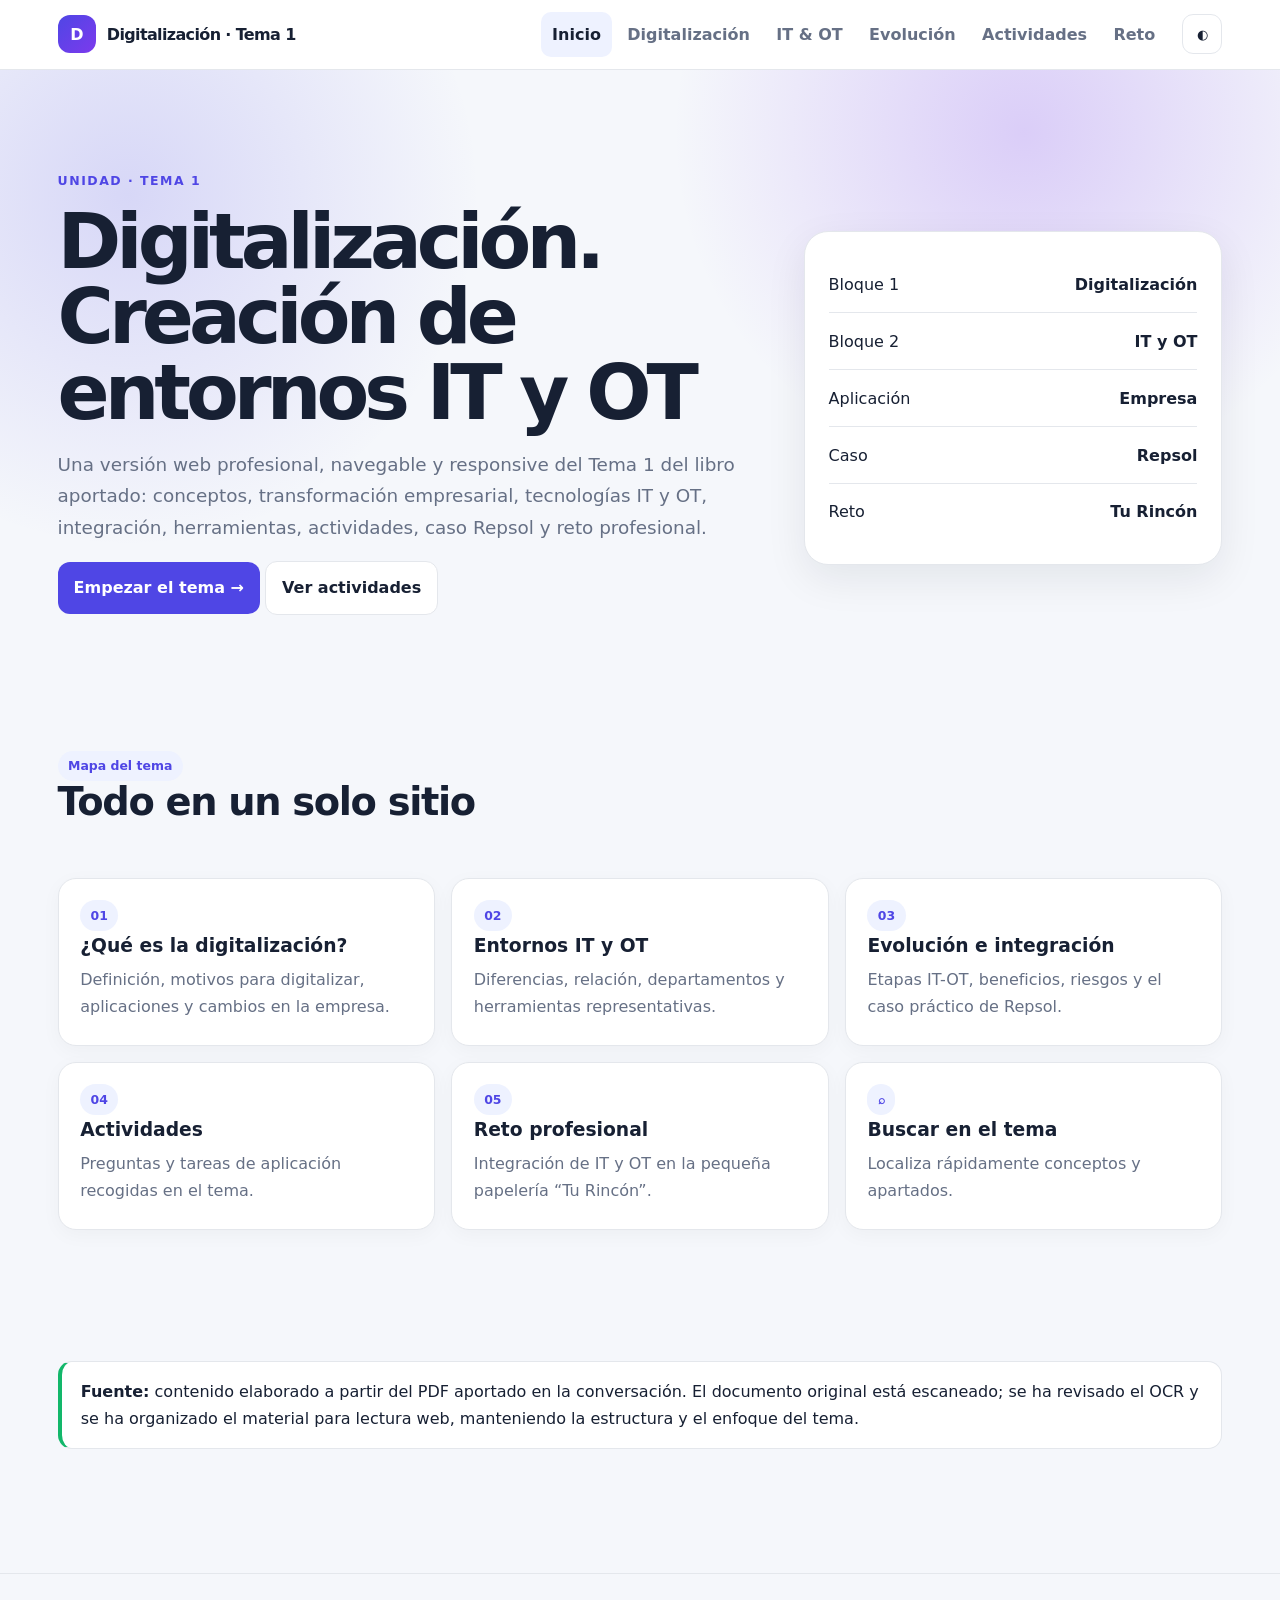
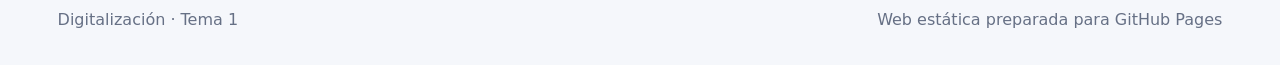
==== index.html @ 1cb196fd "Add files via upload" ====
<!doctype html><html lang="es"><head><meta charset="utf-8"><meta name="viewport" content="width=device-width,initial-scale=1">
<title>Inicio · Digitalización</title><meta name="description" content="Tema 1: Digitalización. Creación de entornos IT y OT. Web educativa basada en el libro aportado.">
<link rel="stylesheet" href="styles.css"></head><body>
<a class="skip" href="#main">Saltar al contenido</a>
<header class="topbar"><nav class="nav">
<a class="logo" href="index.html"><span class="logo-badge">D</span><span>Digitalización · Tema 1</span></a>
<button class="iconbtn menu" data-menu aria-label="Abrir menú">☰</button>
<div class="navlinks">
<a href="index.html">Inicio</a><a href="digitalizacion.html">Digitalización</a>
<a href="it-ot.html">IT & OT</a><a href="evolucion.html">Evolución</a>
<a href="actividades.html">Actividades</a><a href="reto.html">Reto</a>
</div>
<div class="actions"><button class="iconbtn" data-theme-toggle aria-label="Cambiar tema">◐</button></div>
</nav></header>
<main id="main">
<section class="hero"><div class="hero-inner">
<div><span class="eyebrow">Unidad · Tema 1</span><h1>Digitalización.<br>Creación de entornos IT y OT</h1>
<p class="lead">Una versión web profesional, navegable y responsive del Tema 1 del libro aportado: conceptos, transformación empresarial, tecnologías IT y OT, integración, herramientas, actividades, caso Repsol y reto profesional.</p>
<p><a class="btn" href="digitalizacion.html">Empezar el tema →</a> <a class="btn secondary" href="actividades.html">Ver actividades</a></p></div>
<div class="hero-card"><div class="metric"><span>Bloque 1</span><strong>Digitalización</strong></div><div class="metric"><span>Bloque 2</span><strong>IT y OT</strong></div><div class="metric"><span>Aplicación</span><strong>Empresa</strong></div><div class="metric"><span>Caso</span><strong>Repsol</strong></div><div class="metric"><span>Reto</span><strong>Tu Rincón</strong></div></div>
</div></section>
<section class="container"><div class="section-head"><div><span class="badge">Mapa del tema</span><h2>Todo en un solo sitio</h2></div></div>
<div class="grid">
<a class="card" href="digitalizacion.html"><span class="badge">01</span><h3>¿Qué es la digitalización?</h3><p>Definición, motivos para digitalizar, aplicaciones y cambios en la empresa.</p></a>
<a class="card" href="it-ot.html"><span class="badge">02</span><h3>Entornos IT y OT</h3><p>Diferencias, relación, departamentos y herramientas representativas.</p></a>
<a class="card" href="evolucion.html"><span class="badge">03</span><h3>Evolución e integración</h3><p>Etapas IT-OT, beneficios, riesgos y el caso práctico de Repsol.</p></a>
<a class="card" href="actividades.html"><span class="badge">04</span><h3>Actividades</h3><p>Preguntas y tareas de aplicación recogidas en el tema.</p></a>
<a class="card" href="reto.html"><span class="badge">05</span><h3>Reto profesional</h3><p>Integración de IT y OT en la pequeña papelería “Tu Rincón”.</p></a>
<a class="card" href="digitalizacion.html#buscador"><span class="badge">⌕</span><h3>Buscar en el tema</h3><p>Localiza rápidamente conceptos y apartados.</p></a>
</div></section>
<section class="container"><div class="callout ok"><strong>Fuente:</strong> contenido elaborado a partir del PDF aportado en la conversación. El documento original está escaneado; se ha revisado el OCR y se ha organizado el material para lectura web, manteniendo la estructura y el enfoque del tema.</div></section>
</main>
<footer><div class="footer"><span>Digitalización · Tema 1</span><span>Web estática preparada para GitHub Pages</span></div></footer>
<script src="app.js"></script></body></html>
---- styles.css ----
:root{
  --bg:#f5f7fb; --surface:#fff; --surface2:#eef2ff; --text:#172033; --muted:#667085;
  --primary:#4f46e5; --primary2:#7c3aed; --border:#e4e7ec; --shadow:0 14px 40px rgba(16,24,40,.08);
  --ok:#087443; --warn:#b54708;
}
[data-theme="dark"]{
  --bg:#0b1020; --surface:#12182a; --surface2:#1b2340; --text:#eef2ff; --muted:#aab3c5;
  --primary:#818cf8; --primary2:#a78bfa; --border:#29324a; --shadow:0 18px 45px rgba(0,0,0,.25);
}
*{box-sizing:border-box} html{scroll-behavior:smooth}
body{margin:0;background:var(--bg);color:var(--text);font:16px/1.7 Inter,ui-sans-serif,system-ui,-apple-system,BlinkMacSystemFont,"Segoe UI",sans-serif}
a{color:inherit;text-decoration:none}.skip{position:absolute;left:-9999px}.skip:focus{left:1rem;top:1rem;z-index:1000}
.topbar{position:sticky;top:0;z-index:50;background:color-mix(in srgb,var(--surface) 92%,transparent);backdrop-filter:blur(16px);border-bottom:1px solid var(--border)}
.nav{max-width:1200px;margin:auto;display:flex;align-items:center;gap:1rem;padding:.75rem 1.1rem}
.logo{font-weight:900;letter-spacing:-.04em;display:flex;align-items:center;gap:.7rem;min-width:240px}
.logo-badge{width:38px;height:38px;border-radius:12px;background:linear-gradient(135deg,var(--primary),var(--primary2));display:grid;place-items:center;color:white;font-weight:900}
.navlinks{display:flex;gap:.25rem;flex:1;justify-content:flex-end}.navlinks a{padding:.55rem .7rem;border-radius:10px;color:var(--muted);font-weight:650}.navlinks a:hover,.navlinks a.active{background:var(--surface2);color:var(--text)}
.actions{display:flex;gap:.45rem}.iconbtn{border:1px solid var(--border);background:var(--surface);color:var(--text);width:40px;height:40px;border-radius:11px;cursor:pointer}
.menu{display:none}
.hero{background:radial-gradient(circle at 80% 10%,rgba(124,58,237,.22),transparent 30%),radial-gradient(circle at 10% 20%,rgba(79,70,229,.18),transparent 28%)}
.hero-inner{max-width:1200px;margin:auto;padding:6rem 1.1rem 4rem;display:grid;grid-template-columns:1.25fr .75fr;gap:3rem;align-items:center}
.eyebrow{color:var(--primary);font-weight:800;text-transform:uppercase;letter-spacing:.12em;font-size:.78rem}
h1{font-size:clamp(2.5rem,6vw,5rem);line-height:.98;letter-spacing:-.065em;margin:.7rem 0 1.2rem}
h2{font-size:clamp(1.7rem,3vw,2.4rem);line-height:1.1;letter-spacing:-.035em;margin-top:0}h3{line-height:1.2}
.lead{font-size:1.15rem;color:var(--muted);max-width:70ch}.hero-card{background:var(--surface);border:1px solid var(--border);border-radius:24px;padding:1.5rem;box-shadow:var(--shadow)}
.hero-card .metric{display:flex;justify-content:space-between;padding:.9rem 0;border-bottom:1px solid var(--border)}.metric:last-child{border:0}
.container{max-width:1200px;margin:auto;padding:3.5rem 1.1rem}
.grid{display:grid;grid-template-columns:repeat(3,1fr);gap:1rem}.grid.two{grid-template-columns:repeat(2,1fr)}
.card{background:var(--surface);border:1px solid var(--border);border-radius:18px;padding:1.35rem;box-shadow:0 5px 20px rgba(16,24,40,.035)}
.card:hover{transform:translateY(-2px);transition:.2s}.card h3{margin:.25rem 0 .5rem}.card p{color:var(--muted);margin:.2rem 0}
.badge{display:inline-flex;align-items:center;gap:.35rem;border-radius:999px;padding:.3rem .65rem;background:var(--surface2);color:var(--primary);font-size:.78rem;font-weight:800}
.section-head{display:flex;justify-content:space-between;gap:1rem;align-items:end;margin-bottom:1.4rem}
.content{max-width:820px}.content p{color:var(--muted)}.content strong{color:var(--text)}
.callout{border:1px solid var(--border);border-left:4px solid var(--primary);background:var(--surface);border-radius:14px;padding:1rem 1.2rem;margin:1.2rem 0}
.callout.warn{border-left-color:#f79009}.callout.ok{border-left-color:#12b76a}
.list{padding-left:1.25rem}.list li{margin:.45rem 0;color:var(--muted)}
.steps{counter-reset:step;display:grid;gap:.8rem}.step{counter-increment:step;display:grid;grid-template-columns:42px 1fr;gap:1rem;align-items:start}.step:before{content:counter(step);width:42px;height:42px;border-radius:12px;background:var(--surface2);color:var(--primary);display:grid;place-items:center;font-weight:900}
table{width:100%;border-collapse:collapse;background:var(--surface);border:1px solid var(--border);border-radius:14px;overflow:hidden}th,td{text-align:left;padding:.85rem;border-bottom:1px solid var(--border);vertical-align:top}th{background:var(--surface2)}
.timeline{position:relative;margin:1rem 0}.timeline:before{content:"";position:absolute;left:17px;top:0;bottom:0;width:2px;background:var(--border)}.tl{position:relative;padding:0 0 1.5rem 55px}.tl:before{content:"";position:absolute;left:9px;top:4px;width:18px;height:18px;border-radius:50%;background:var(--primary);box-shadow:0 0 0 5px var(--surface2)}.tl .year{font-weight:900;color:var(--primary)}
.breadcrumb{font-size:.9rem;color:var(--muted);margin-bottom:1.5rem}.breadcrumb a{color:var(--primary)}
.hero-small{padding:4rem 1.1rem 2rem;max-width:1200px;margin:auto}.hero-small h1{font-size:clamp(2.3rem,5vw,4rem)}
footer{border-top:1px solid var(--border);margin-top:3rem}.footer{max-width:1200px;margin:auto;padding:2rem 1.1rem;color:var(--muted);display:flex;justify-content:space-between;gap:1rem;flex-wrap:wrap}
.searchbox{display:flex;gap:.5rem;margin:1rem 0 2rem}.searchbox input{flex:1;padding:.9rem 1rem;border:1px solid var(--border);border-radius:12px;background:var(--surface);color:var(--text);font:inherit}
.btn{display:inline-flex;align-items:center;gap:.5rem;padding:.75rem 1rem;border-radius:12px;background:var(--primary);color:white;font-weight:800;border:0;cursor:pointer}.btn.secondary{background:var(--surface);color:var(--text);border:1px solid var(--border)}
.quote{font-size:1.2rem;font-weight:750;letter-spacing:-.02em}
details{background:var(--surface);border:1px solid var(--border);border-radius:14px;padding:.9rem 1rem;margin:.65rem 0}summary{cursor:pointer;font-weight:800}
.small{font-size:.9rem;color:var(--muted)}
.page-nav{display:flex;justify-content:space-between;gap:1rem;margin-top:3rem;padding-top:1.5rem;border-top:1px solid var(--border)}
@media(max-width:900px){.hero-inner{grid-template-columns:1fr}.grid{grid-template-columns:1fr 1fr}.navlinks{display:none}.menu{display:block}.logo{min-width:0}.nav.open .navlinks{display:flex;position:absolute;left:0;right:0;top:58px;background:var(--surface);padding:1rem;flex-direction:column;border-bottom:1px solid var(--border)}}
@media(max-width:650px){.grid,.grid.two{grid-template-columns:1fr}.container{padding:2.5rem 1rem}.hero-inner{padding:4rem 1rem 2.5rem}.nav{padding:.65rem 1rem}}
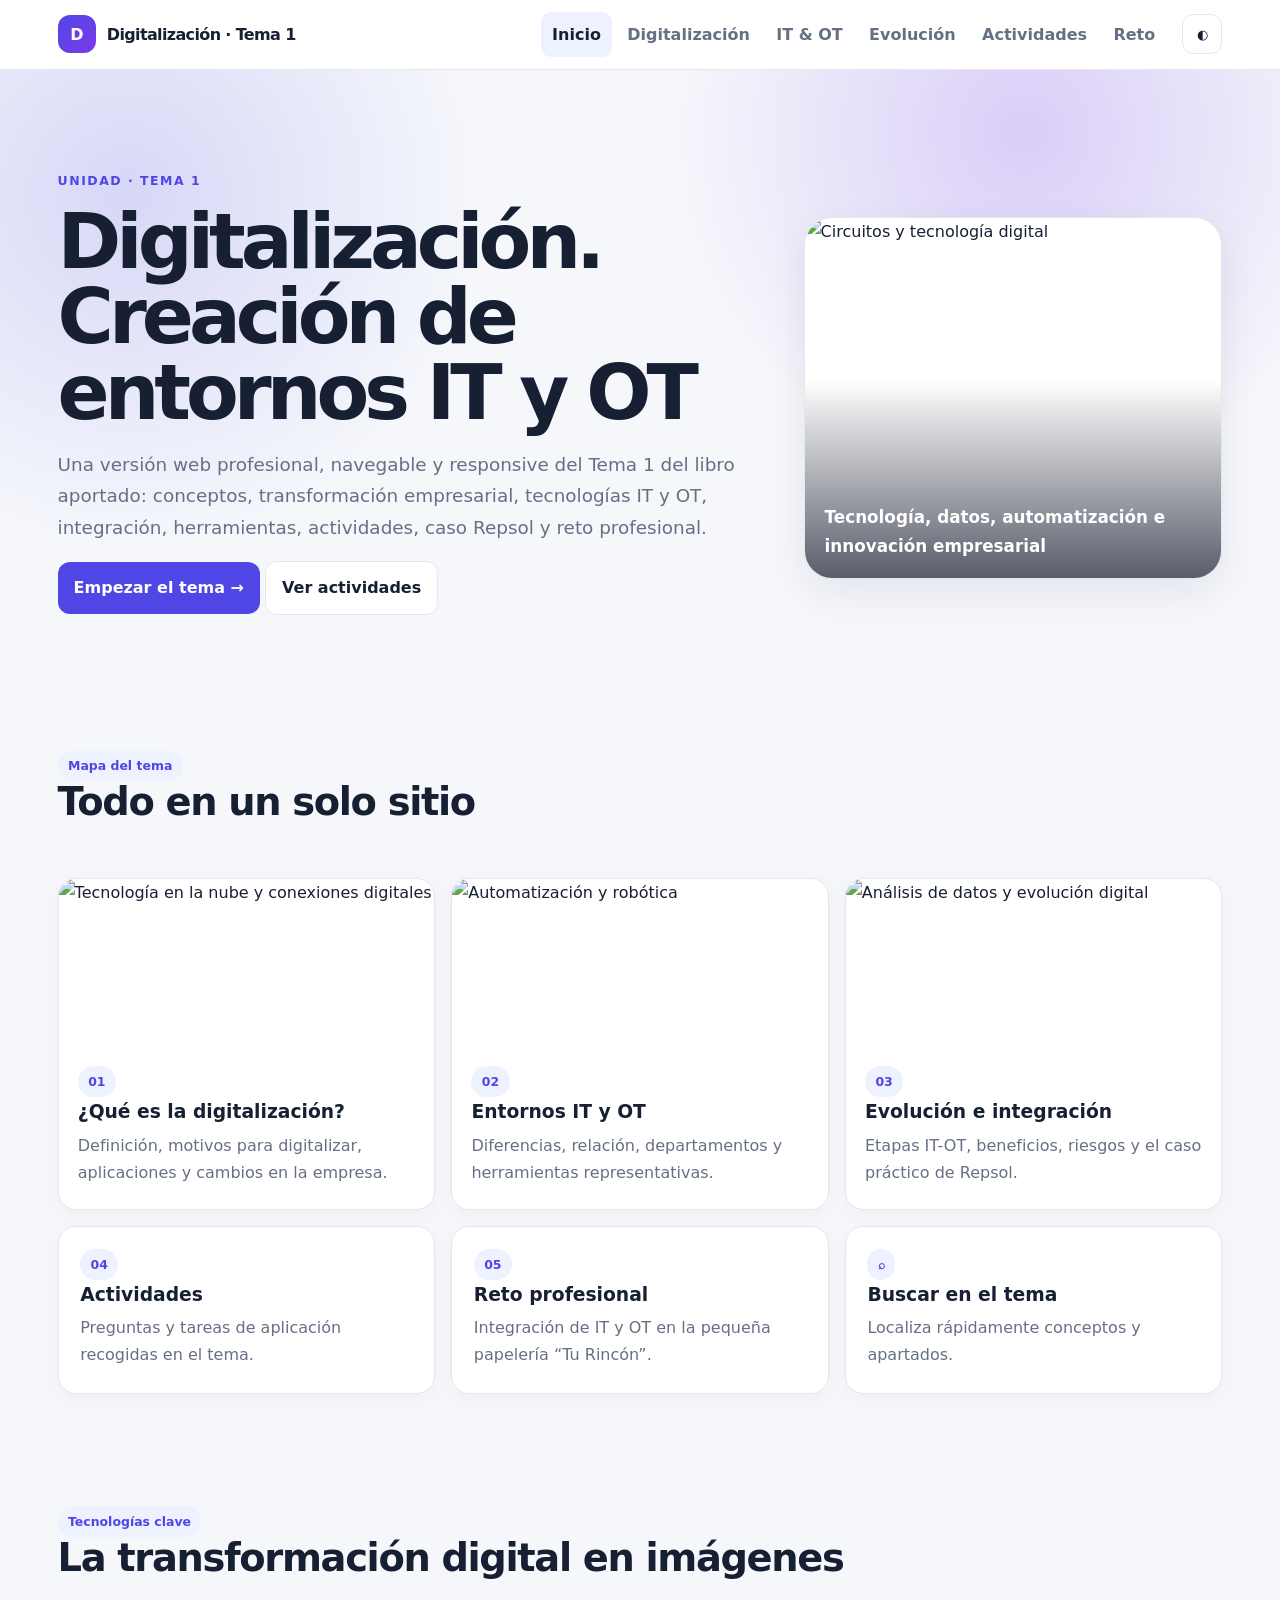
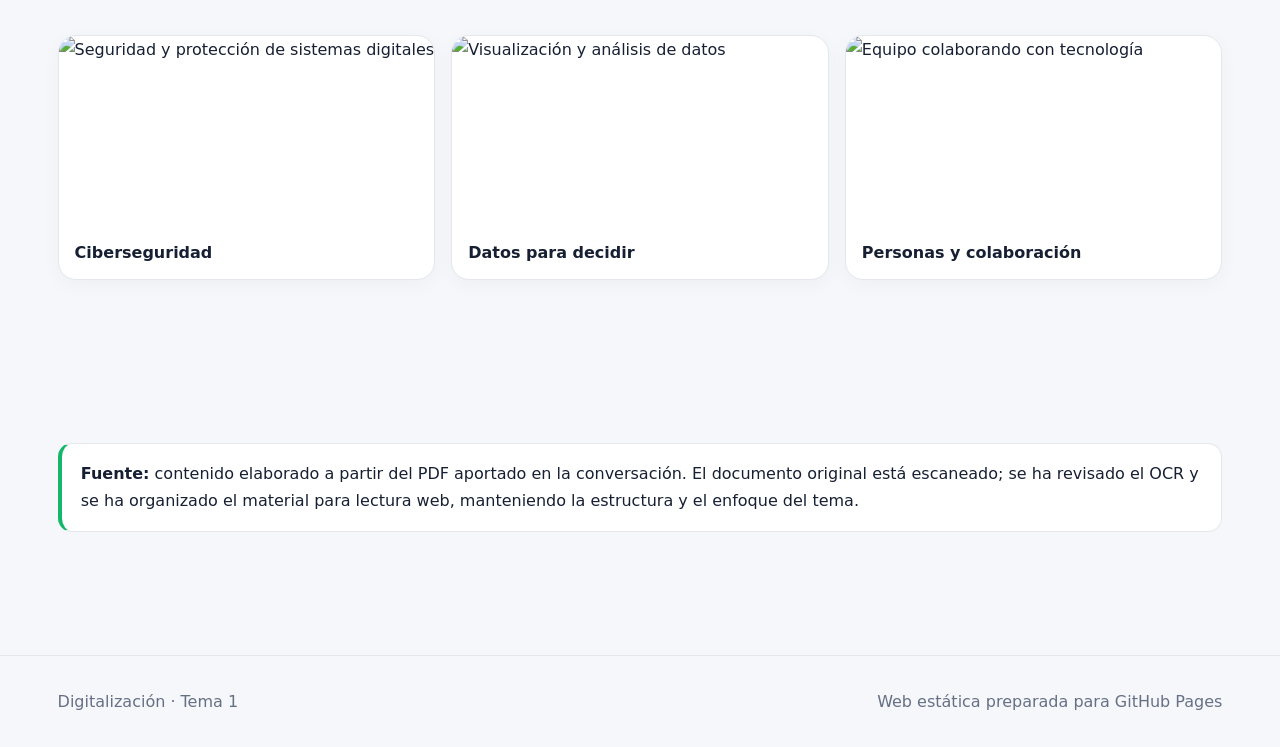
==== commit cf680e88: "Add files via upload" ====
--- a/index.html
+++ b/index.html
@@ -17,17 +17,37 @@
 <div><span class="eyebrow">Unidad · Tema 1</span><h1>Digitalización.<br>Creación de entornos IT y OT</h1>
 <p class="lead">Una versión web profesional, navegable y responsive del Tema 1 del libro aportado: conceptos, transformación empresarial, tecnologías IT y OT, integración, herramientas, actividades, caso Repsol y reto profesional.</p>
 <p><a class="btn" href="digitalizacion.html">Empezar el tema →</a> <a class="btn secondary" href="actividades.html">Ver actividades</a></p></div>
-<div class="hero-card"><div class="metric"><span>Bloque 1</span><strong>Digitalización</strong></div><div class="metric"><span>Bloque 2</span><strong>IT y OT</strong></div><div class="metric"><span>Aplicación</span><strong>Empresa</strong></div><div class="metric"><span>Caso</span><strong>Repsol</strong></div><div class="metric"><span>Reto</span><strong>Tu Rincón</strong></div></div>
+<div class="hero-visual">
+<img src="https://images.unsplash.com/photo-1518770660439-4636190af475?auto=format&fit=crop&w=1400&q=85" alt="Circuitos y tecnología digital" loading="eager">
+<div class="hero-visual-caption">Tecnología, datos, automatización e innovación empresarial</div>
+</div>
 </div></section>
 <section class="container"><div class="section-head"><div><span class="badge">Mapa del tema</span><h2>Todo en un solo sitio</h2></div></div>
 <div class="grid">
-<a class="card" href="digitalizacion.html"><span class="badge">01</span><h3>¿Qué es la digitalización?</h3><p>Definición, motivos para digitalizar, aplicaciones y cambios en la empresa.</p></a>
-<a class="card" href="it-ot.html"><span class="badge">02</span><h3>Entornos IT y OT</h3><p>Diferencias, relación, departamentos y herramientas representativas.</p></a>
-<a class="card" href="evolucion.html"><span class="badge">03</span><h3>Evolución e integración</h3><p>Etapas IT-OT, beneficios, riesgos y el caso práctico de Repsol.</p></a>
+<a class="card image-card" href="digitalizacion.html">
+<img src="https://images.unsplash.com/photo-1451187580459-43490279c0fa?auto=format&fit=crop&w=1000&q=80" alt="Tecnología en la nube y conexiones digitales" loading="lazy">
+<div class="image-card-body"><span class="badge">01</span><h3>¿Qué es la digitalización?</h3><p>Definición, motivos para digitalizar, aplicaciones y cambios en la empresa.</p></div>
+</a>
+<a class="card image-card" href="it-ot.html">
+<img src="https://images.unsplash.com/photo-1485827404703-89b55fcc595e?auto=format&fit=crop&w=1000&q=80" alt="Automatización y robótica" loading="lazy">
+<div class="image-card-body"><span class="badge">02</span><h3>Entornos IT y OT</h3><p>Diferencias, relación, departamentos y herramientas representativas.</p></div>
+</a>
+<a class="card image-card" href="evolucion.html">
+<img src="https://images.unsplash.com/photo-1551288049-bebda4e38f71?auto=format&fit=crop&w=1000&q=80" alt="Análisis de datos y evolución digital" loading="lazy">
+<div class="image-card-body"><span class="badge">03</span><h3>Evolución e integración</h3><p>Etapas IT-OT, beneficios, riesgos y el caso práctico de Repsol.</p></div>
+</a>
 <a class="card" href="actividades.html"><span class="badge">04</span><h3>Actividades</h3><p>Preguntas y tareas de aplicación recogidas en el tema.</p></a>
 <a class="card" href="reto.html"><span class="badge">05</span><h3>Reto profesional</h3><p>Integración de IT y OT en la pequeña papelería “Tu Rincón”.</p></a>
 <a class="card" href="digitalizacion.html#buscador"><span class="badge">⌕</span><h3>Buscar en el tema</h3><p>Localiza rápidamente conceptos y apartados.</p></a>
 </div></section>
+<section class="container">
+<div class="section-head"><div><span class="badge">Tecnologías clave</span><h2>La transformación digital en imágenes</h2></div></div>
+<div class="image-strip">
+<figure><img src="https://images.unsplash.com/photo-1563013544-824ae1b704d3?auto=format&fit=crop&w=1000&q=80" alt="Seguridad y protección de sistemas digitales" loading="lazy"><figcaption>Ciberseguridad</figcaption></figure>
+<figure><img src="https://images.unsplash.com/photo-1551288049-bebda4e38f71?auto=format&fit=crop&w=1000&q=80" alt="Visualización y análisis de datos" loading="lazy"><figcaption>Datos para decidir</figcaption></figure>
+<figure><img src="https://images.unsplash.com/photo-1521737711867-e3b97375f902?auto=format&fit=crop&w=1000&q=80" alt="Equipo colaborando con tecnología" loading="lazy"><figcaption>Personas y colaboración</figcaption></figure>
+</div>
+</section>
 <section class="container"><div class="callout ok"><strong>Fuente:</strong> contenido elaborado a partir del PDF aportado en la conversación. El documento original está escaneado; se ha revisado el OCR y se ha organizado el material para lectura web, manteniendo la estructura y el enfoque del tema.</div></section>
 </main>
 <footer><div class="footer"><span>Digitalización · Tema 1</span><span>Web estática preparada para GitHub Pages</span></div></footer>
--- a/styles.css
+++ b/styles.css
@@ -49,3 +49,23 @@
 .page-nav{display:flex;justify-content:space-between;gap:1rem;margin-top:3rem;padding-top:1.5rem;border-top:1px solid var(--border)}
 @media(max-width:900px){.hero-inner{grid-template-columns:1fr}.grid{grid-template-columns:1fr 1fr}.navlinks{display:none}.menu{display:block}.logo{min-width:0}.nav.open .navlinks{display:flex;position:absolute;left:0;right:0;top:58px;background:var(--surface);padding:1rem;flex-direction:column;border-bottom:1px solid var(--border)}}
 @media(max-width:650px){.grid,.grid.two{grid-template-columns:1fr}.container{padding:2.5rem 1rem}.hero-inner{padding:4rem 1rem 2.5rem}.nav{padding:.65rem 1rem}}
+
+/* Imágenes y bloques visuales */
+.hero-visual{position:relative;min-height:360px;border-radius:28px;overflow:hidden;border:1px solid var(--border);box-shadow:var(--shadow);background:var(--surface)}
+.hero-visual img{width:100%;height:100%;min-height:360px;object-fit:cover;display:block}
+.hero-visual:after{content:"";position:absolute;inset:0;background:linear-gradient(180deg,transparent 45%,rgba(10,15,35,.68))}
+.hero-visual-caption{position:absolute;left:1.25rem;right:1.25rem;bottom:1.1rem;z-index:2;color:#fff;font-weight:800;font-size:1.05rem}
+.image-card{padding:0;overflow:hidden}
+.image-card img{width:100%;height:170px;object-fit:cover;display:block}
+.image-card-body{padding:1.1rem 1.2rem 1.25rem}
+.feature-image{width:100%;max-height:390px;object-fit:cover;border-radius:22px;border:1px solid var(--border);box-shadow:var(--shadow);display:block;margin:1.2rem 0 2rem}
+.image-strip{display:grid;grid-template-columns:repeat(3,1fr);gap:1rem;margin:1.5rem 0 2rem}
+.image-strip figure{margin:0;background:var(--surface);border:1px solid var(--border);border-radius:18px;overflow:hidden;box-shadow:0 5px 20px rgba(16,24,40,.035)}
+.image-strip img{width:100%;height:190px;object-fit:cover;display:block}
+.image-strip figcaption{padding:.8rem 1rem;font-weight:750}
+@media(max-width:650px){
+  .hero-visual,.hero-visual img{min-height:280px}
+  .image-strip{grid-template-columns:1fr}
+  .image-strip img{height:210px}
+}
+
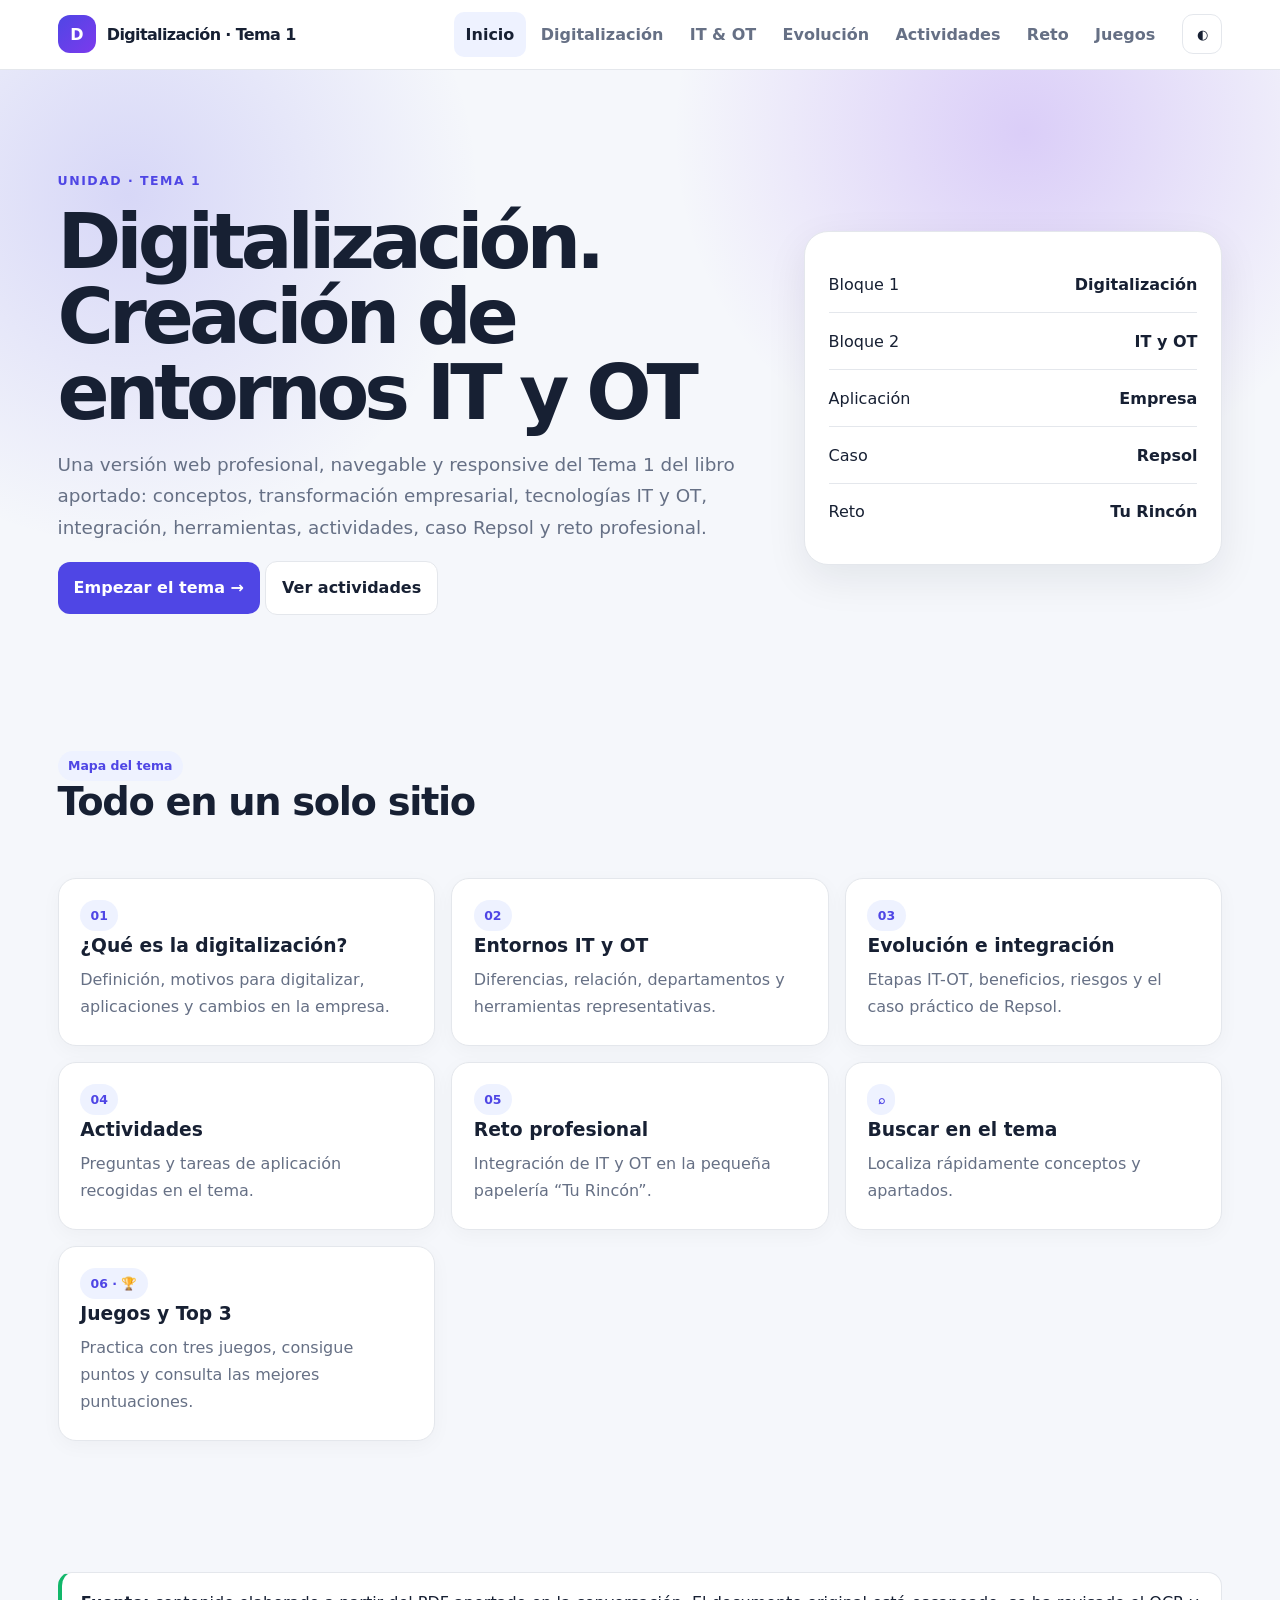
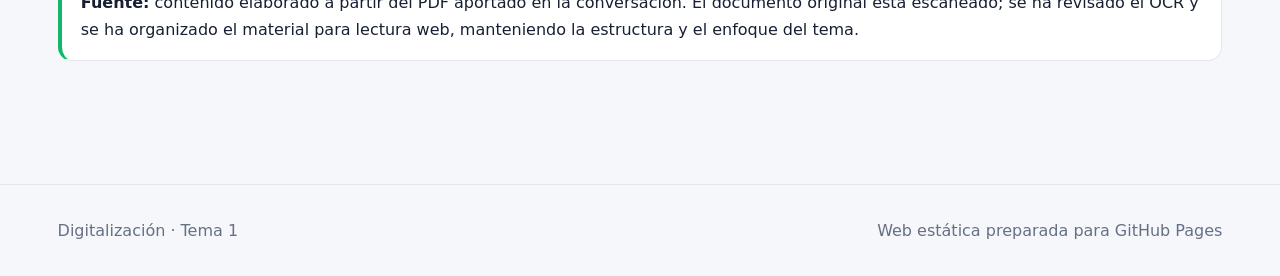
==== commit fd2ceb26: "Add files via upload" ====
--- a/index.html
+++ b/index.html
@@ -8,7 +8,7 @@
 <div class="navlinks">
 <a href="index.html">Inicio</a><a href="digitalizacion.html">Digitalización</a>
 <a href="it-ot.html">IT & OT</a><a href="evolucion.html">Evolución</a>
-<a href="actividades.html">Actividades</a><a href="reto.html">Reto</a>
+<a href="actividades.html">Actividades</a><a href="reto.html">Reto</a><a href="juegos.html">Juegos</a>
 </div>
 <div class="actions"><button class="iconbtn" data-theme-toggle aria-label="Cambiar tema">◐</button></div>
 </nav></header>
@@ -17,37 +17,18 @@
 <div><span class="eyebrow">Unidad · Tema 1</span><h1>Digitalización.<br>Creación de entornos IT y OT</h1>
 <p class="lead">Una versión web profesional, navegable y responsive del Tema 1 del libro aportado: conceptos, transformación empresarial, tecnologías IT y OT, integración, herramientas, actividades, caso Repsol y reto profesional.</p>
 <p><a class="btn" href="digitalizacion.html">Empezar el tema →</a> <a class="btn secondary" href="actividades.html">Ver actividades</a></p></div>
-<div class="hero-visual">
-<img src="https://images.unsplash.com/photo-1518770660439-4636190af475?auto=format&fit=crop&w=1400&q=85" alt="Circuitos y tecnología digital" loading="eager">
-<div class="hero-visual-caption">Tecnología, datos, automatización e innovación empresarial</div>
-</div>
+<div class="hero-card"><div class="metric"><span>Bloque 1</span><strong>Digitalización</strong></div><div class="metric"><span>Bloque 2</span><strong>IT y OT</strong></div><div class="metric"><span>Aplicación</span><strong>Empresa</strong></div><div class="metric"><span>Caso</span><strong>Repsol</strong></div><div class="metric"><span>Reto</span><strong>Tu Rincón</strong></div></div>
 </div></section>
 <section class="container"><div class="section-head"><div><span class="badge">Mapa del tema</span><h2>Todo en un solo sitio</h2></div></div>
 <div class="grid">
-<a class="card image-card" href="digitalizacion.html">
-<img src="https://images.unsplash.com/photo-1451187580459-43490279c0fa?auto=format&fit=crop&w=1000&q=80" alt="Tecnología en la nube y conexiones digitales" loading="lazy">
-<div class="image-card-body"><span class="badge">01</span><h3>¿Qué es la digitalización?</h3><p>Definición, motivos para digitalizar, aplicaciones y cambios en la empresa.</p></div>
-</a>
-<a class="card image-card" href="it-ot.html">
-<img src="https://images.unsplash.com/photo-1485827404703-89b55fcc595e?auto=format&fit=crop&w=1000&q=80" alt="Automatización y robótica" loading="lazy">
-<div class="image-card-body"><span class="badge">02</span><h3>Entornos IT y OT</h3><p>Diferencias, relación, departamentos y herramientas representativas.</p></div>
-</a>
-<a class="card image-card" href="evolucion.html">
-<img src="https://images.unsplash.com/photo-1551288049-bebda4e38f71?auto=format&fit=crop&w=1000&q=80" alt="Análisis de datos y evolución digital" loading="lazy">
-<div class="image-card-body"><span class="badge">03</span><h3>Evolución e integración</h3><p>Etapas IT-OT, beneficios, riesgos y el caso práctico de Repsol.</p></div>
-</a>
+<a class="card" href="digitalizacion.html"><span class="badge">01</span><h3>¿Qué es la digitalización?</h3><p>Definición, motivos para digitalizar, aplicaciones y cambios en la empresa.</p></a>
+<a class="card" href="it-ot.html"><span class="badge">02</span><h3>Entornos IT y OT</h3><p>Diferencias, relación, departamentos y herramientas representativas.</p></a>
+<a class="card" href="evolucion.html"><span class="badge">03</span><h3>Evolución e integración</h3><p>Etapas IT-OT, beneficios, riesgos y el caso práctico de Repsol.</p></a>
 <a class="card" href="actividades.html"><span class="badge">04</span><h3>Actividades</h3><p>Preguntas y tareas de aplicación recogidas en el tema.</p></a>
 <a class="card" href="reto.html"><span class="badge">05</span><h3>Reto profesional</h3><p>Integración de IT y OT en la pequeña papelería “Tu Rincón”.</p></a>
 <a class="card" href="digitalizacion.html#buscador"><span class="badge">⌕</span><h3>Buscar en el tema</h3><p>Localiza rápidamente conceptos y apartados.</p></a>
+<a class="card" href="juegos.html"><span class="badge">06 · 🏆</span><h3>Juegos y Top 3</h3><p>Practica con tres juegos, consigue puntos y consulta las mejores puntuaciones.</p></a>
 </div></section>
-<section class="container">
-<div class="section-head"><div><span class="badge">Tecnologías clave</span><h2>La transformación digital en imágenes</h2></div></div>
-<div class="image-strip">
-<figure><img src="https://images.unsplash.com/photo-1563013544-824ae1b704d3?auto=format&fit=crop&w=1000&q=80" alt="Seguridad y protección de sistemas digitales" loading="lazy"><figcaption>Ciberseguridad</figcaption></figure>
-<figure><img src="https://images.unsplash.com/photo-1551288049-bebda4e38f71?auto=format&fit=crop&w=1000&q=80" alt="Visualización y análisis de datos" loading="lazy"><figcaption>Datos para decidir</figcaption></figure>
-<figure><img src="https://images.unsplash.com/photo-1521737711867-e3b97375f902?auto=format&fit=crop&w=1000&q=80" alt="Equipo colaborando con tecnología" loading="lazy"><figcaption>Personas y colaboración</figcaption></figure>
-</div>
-</section>
 <section class="container"><div class="callout ok"><strong>Fuente:</strong> contenido elaborado a partir del PDF aportado en la conversación. El documento original está escaneado; se ha revisado el OCR y se ha organizado el material para lectura web, manteniendo la estructura y el enfoque del tema.</div></section>
 </main>
 <footer><div class="footer"><span>Digitalización · Tema 1</span><span>Web estática preparada para GitHub Pages</span></div></footer>
--- a/styles.css
+++ b/styles.css
@@ -50,22 +50,27 @@
 @media(max-width:900px){.hero-inner{grid-template-columns:1fr}.grid{grid-template-columns:1fr 1fr}.navlinks{display:none}.menu{display:block}.logo{min-width:0}.nav.open .navlinks{display:flex;position:absolute;left:0;right:0;top:58px;background:var(--surface);padding:1rem;flex-direction:column;border-bottom:1px solid var(--border)}}
 @media(max-width:650px){.grid,.grid.two{grid-template-columns:1fr}.container{padding:2.5rem 1rem}.hero-inner{padding:4rem 1rem 2.5rem}.nav{padding:.65rem 1rem}}
 
-/* Imágenes y bloques visuales */
-.hero-visual{position:relative;min-height:360px;border-radius:28px;overflow:hidden;border:1px solid var(--border);box-shadow:var(--shadow);background:var(--surface)}
-.hero-visual img{width:100%;height:100%;min-height:360px;object-fit:cover;display:block}
-.hero-visual:after{content:"";position:absolute;inset:0;background:linear-gradient(180deg,transparent 45%,rgba(10,15,35,.68))}
-.hero-visual-caption{position:absolute;left:1.25rem;right:1.25rem;bottom:1.1rem;z-index:2;color:#fff;font-weight:800;font-size:1.05rem}
-.image-card{padding:0;overflow:hidden}
-.image-card img{width:100%;height:170px;object-fit:cover;display:block}
-.image-card-body{padding:1.1rem 1.2rem 1.25rem}
-.feature-image{width:100%;max-height:390px;object-fit:cover;border-radius:22px;border:1px solid var(--border);box-shadow:var(--shadow);display:block;margin:1.2rem 0 2rem}
-.image-strip{display:grid;grid-template-columns:repeat(3,1fr);gap:1rem;margin:1.5rem 0 2rem}
-.image-strip figure{margin:0;background:var(--surface);border:1px solid var(--border);border-radius:18px;overflow:hidden;box-shadow:0 5px 20px rgba(16,24,40,.035)}
-.image-strip img{width:100%;height:190px;object-fit:cover;display:block}
-.image-strip figcaption{padding:.8rem 1rem;font-weight:750}
-@media(max-width:650px){
-  .hero-visual,.hero-visual img{min-height:280px}
-  .image-strip{grid-template-columns:1fr}
-  .image-strip img{height:210px}
-}
 
+/* Zona de juegos: añadida sin alterar los estilos originales */
+.games-grid{grid-template-columns:repeat(3,1fr);align-items:stretch}
+.game-card{display:flex;flex-direction:column;align-items:flex-start;gap:.6rem}
+.game-card p{flex:1}
+.games-lower{margin-top:1.5rem;align-items:start}
+.game-question{padding:1rem 0;border-bottom:1px solid var(--border)}
+.game-question h3{margin:.2rem 0 1rem}
+.answer-list{display:grid;gap:.65rem}
+.answer-btn{width:100%;text-align:left;padding:.8rem 1rem;border:1px solid var(--border);border-radius:12px;background:var(--surface);color:var(--text);font:inherit;cursor:pointer}
+.answer-btn:hover:not(:disabled){border-color:var(--primary);background:var(--surface2)}
+.answer-btn:disabled{cursor:default;opacity:.85}
+.answer-btn.correct{border-color:#12b76a;background:rgba(18,183,106,.12)}
+.answer-btn.incorrect{border-color:#f04438;background:rgba(240,68,56,.1)}
+.game-status{display:flex;justify-content:space-between;gap:1rem;flex-wrap:wrap;margin:.8rem 0;font-weight:800}
+.game-feedback{min-height:2rem;color:var(--muted)}
+.leaderboard{padding-left:1.5rem}
+.leaderboard li{padding:.6rem .3rem;border-bottom:1px solid var(--border)}
+.score-name{font-weight:850}
+.score-points{float:right;color:var(--primary);font-weight:900}
+.player-form{display:flex;gap:.6rem;flex-wrap:wrap;margin-top:1rem}
+.player-form input{flex:1;min-width:140px;padding:.75rem;border:1px solid var(--border);border-radius:10px;background:var(--surface);color:var(--text);font:inherit}
+@media(max-width:900px){.games-grid{grid-template-columns:1fr 1fr}}
+@media(max-width:650px){.games-grid,.games-lower{grid-template-columns:1fr}}
